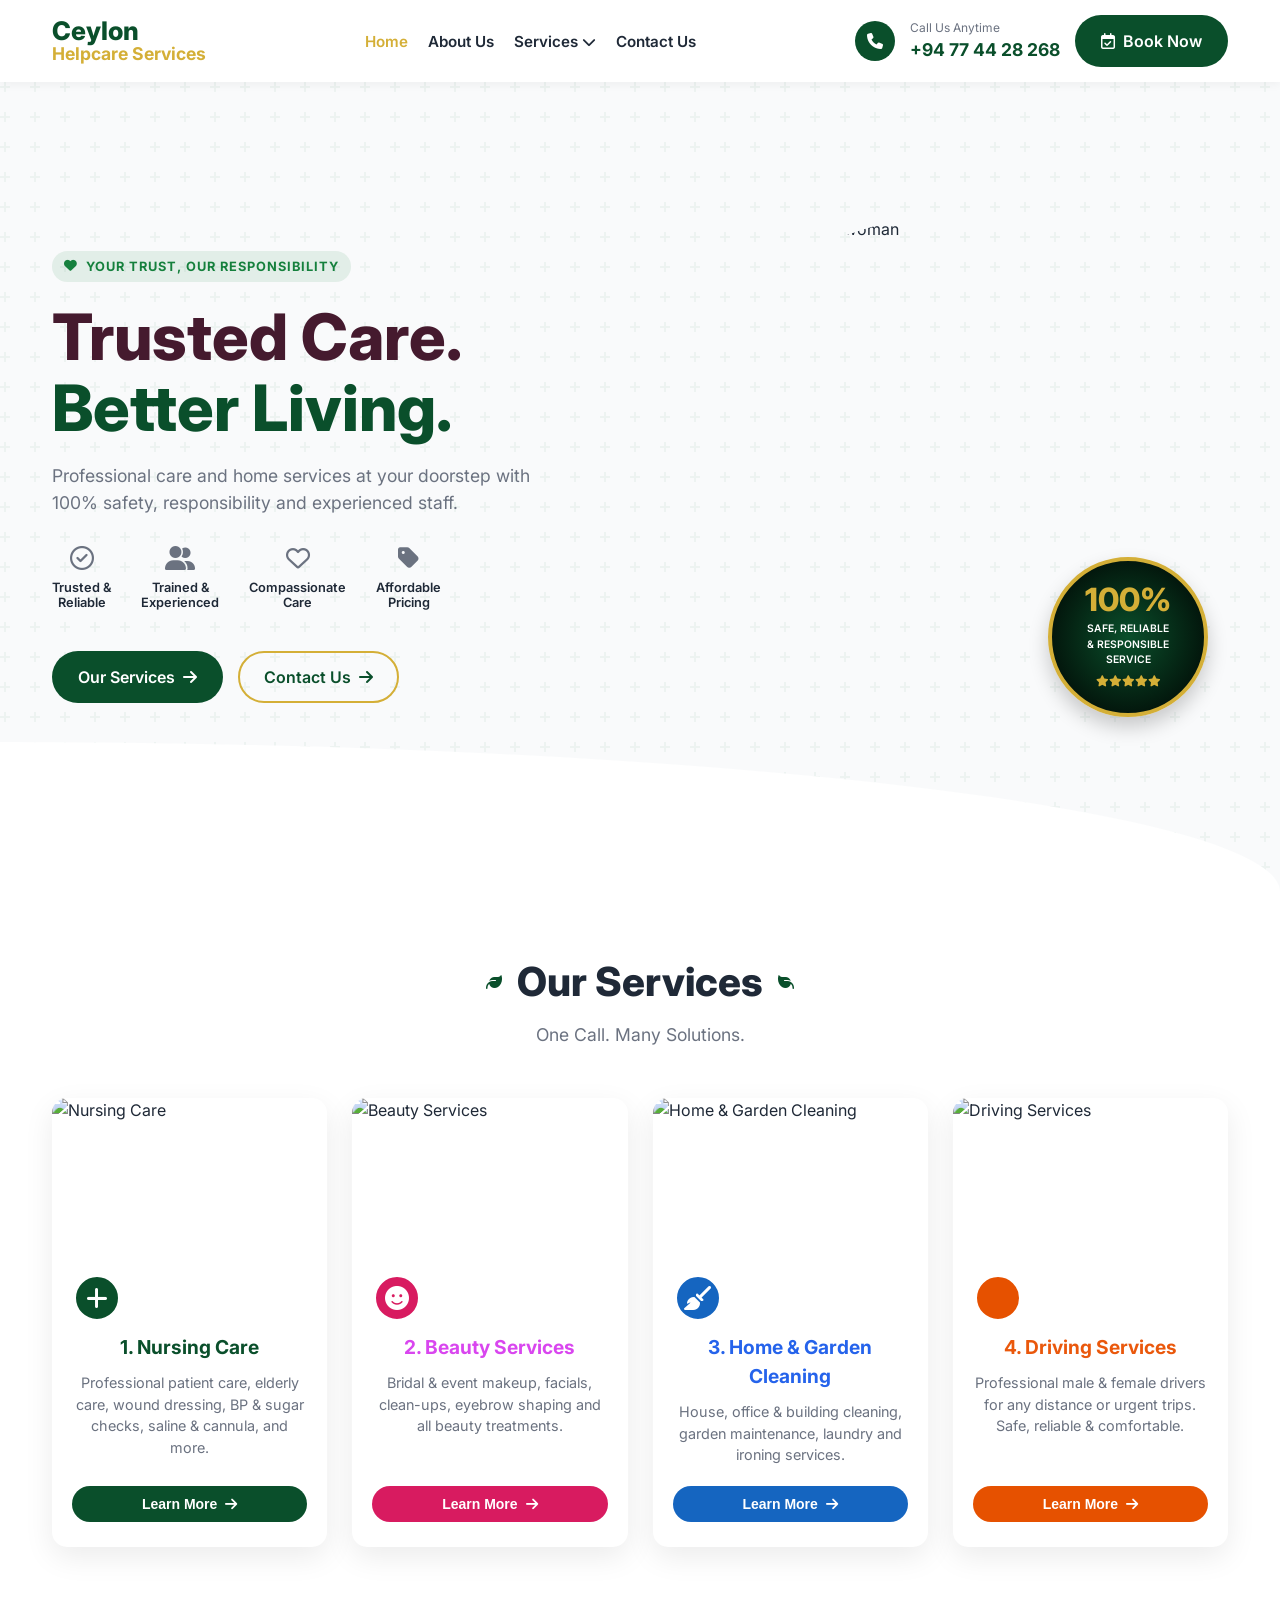
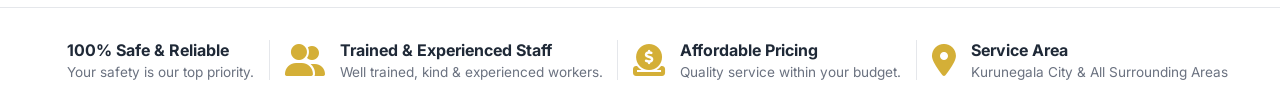
==== index.html @ 3980da57 "Add files via upload" ====
<!DOCTYPE html>
<html lang="en">
<head>
    <meta charset="UTF-8">
    <meta name="viewport" content="width=device-width, initial-scale=1.0">
    <title>Ceylon Help Care Service</title>
    <link rel="stylesheet" href="style.css">
    <link rel="preconnect" href="https://fonts.googleapis.com">
    <link rel="preconnect" href="https://fonts.gstatic.com" crossorigin>
    <link href="https://fonts.googleapis.com/css2?family=Inter:wght@300;400;500;600;700;800&display=swap" rel="stylesheet">
    <link rel="stylesheet" href="https://cdnjs.cloudflare.com/ajax/libs/font-awesome/6.4.0/css/all.min.css">
</head>
<body>
    <!-- Header -->
    <header class="main-header">
        <div class="container header-container">
            <div class="logo-area">
                <a href="#" style="display: flex; align-items: center; gap: 12px; text-decoration: none;">
                    <img src="images/logo.png" alt="" class="logo-img" style="max-height: 60px;" onerror="this.style.display='none'">
                    <div class="logo-text" style="display: flex; flex-direction: column;">
                        <span style="font-size: 1.6rem; font-weight: 800; color: var(--primary-green); line-height: 1;">Ceylon</span>
                        <span style="font-size: 1.1rem; font-weight: 700; color: var(--gold); line-height: 1.2;">Helpcare Services</span>
                    </div>
                </a>
            </div>
            
            <nav class="main-nav">
                <ul>
                    <li><a href="index.html" class="active">Home</a></li>
                    <li><a href="about.html">About Us</a></li>
                    <li><a href="#services">Services <i class="fa-solid fa-chevron-down text-sm"></i></a></li>
                    <li><a href="https://wa.me/94774428268" target="_blank">Contact Us</a></li>
                </ul>
            </nav>

            <div class="header-contact">
                <div class="phone-icon-wrapper">
                    <i class="fa-solid fa-phone"></i>
                </div>
                <div class="phone-info">
                    <span>Call Us Anytime</span>
                    <strong>+94 77 44 28 268</strong>
                </div>
                <a href="https://wa.me/94774428268" target="_blank" class="btn btn-primary"><i class="fa-regular fa-calendar-check"></i> Book Now</a>
            </div>
        </div>
    </header>

    <!-- Hero Section -->
    <section class="hero-section">
        <div class="container hero-container">
            <div class="hero-content">
                <div class="trust-badge">
                    <i class="fa-solid fa-heart"></i> YOUR TRUST, OUR RESPONSIBILITY
                </div>
                <h2 class="hero-title">Trusted Care.<br><span class="text-green">Better Living.</span></h2>
                <p class="hero-desc">Professional care and home services at your doorstep with 100% safety, responsibility and experienced staff.</p>
                
                <div class="hero-features">
                    <div class="feature-item">
                        <i class="fa-regular fa-circle-check"></i>
                        <span>Trusted &<br>Reliable</span>
                    </div>
                    <div class="feature-item">
                        <i class="fa-solid fa-user-group"></i>
                        <span>Trained &<br>Experienced</span>
                    </div>
                    <div class="feature-item">
                        <i class="fa-regular fa-heart"></i>
                        <span>Compassionate<br>Care</span>
                    </div>
                    <div class="feature-item">
                        <i class="fa-solid fa-tag"></i>
                        <span>Affordable<br>Pricing</span>
                    </div>
                </div>

                <div class="hero-actions">
                    <a href="#services" class="btn btn-primary">Our Services <i class="fa-solid fa-arrow-right"></i></a>
                    <a href="https://wa.me/94774428268" target="_blank" class="btn btn-outline">Contact Us <i class="fa-solid fa-arrow-right"></i></a>
                </div>
            </div>
            
            <div class="hero-image-area">
                <img src="images/hero-bg.jpg" alt="Caregiver with elderly woman" class="hero-img">
                <div class="guarantee-badge">
                    <div class="badge-content">
                        <span class="percent">100%</span>
                        <span class="text">SAFE, RELIABLE<br>& RESPONSIBLE<br>SERVICE</span>
                        <div class="stars">
                            <i class="fa-solid fa-star"></i><i class="fa-solid fa-star"></i><i class="fa-solid fa-star"></i><i class="fa-solid fa-star"></i><i class="fa-solid fa-star"></i>
                        </div>
                    </div>
                </div>
            </div>
        </div>
    </section>

    <!-- Services Section -->
    <section id="services" class="services-section">
        <div class="container">
            <div class="section-header">
                <div class="section-title-wrapper">
                    <i class="fa-solid fa-leaf text-green"></i>
                    <h2>Our Services</h2>
                    <i class="fa-solid fa-leaf text-green" style="transform: scaleX(-1);"></i>
                </div>
                <p>One Call. Many Solutions.</p>
            </div>

            <div class="services-grid">
                <!-- Nursing Care -->
                <div class="service-card">
                    <div class="card-img-wrapper">
                        <img src="images/service-nursing.jpg" alt="Nursing Care">
                        <div class="service-icon icon-nursing">
                            <i class="fa-solid fa-plus"></i>
                        </div>
                    </div>
                    <div class="card-content">
                        <h3 class="text-green">1. Nursing Care</h3>
                        <p>Professional patient care, elderly care, wound dressing, BP & sugar checks, saline & cannula, and more.</p>
                        <button class="btn btn-primary btn-sm btn-nursing" onclick="openModal('modal-nursing')">Learn More <i class="fa-solid fa-arrow-right"></i></button>
                    </div>
                </div>

                <!-- Beauty Services -->
                <div class="service-card">
                    <div class="card-img-wrapper">
                        <img src="images/service-beauty.jpg" alt="Beauty Services">
                        <div class="service-icon icon-beauty">
                            <i class="fa-solid fa-face-smile"></i> <!-- Fallback icon -->
                        </div>
                    </div>
                    <div class="card-content">
                        <h3 class="text-pink">2. Beauty Services</h3>
                        <p>Bridal & event makeup, facials, clean-ups, eyebrow shaping and all beauty treatments.</p>
                        <button class="btn btn-primary btn-sm btn-beauty" onclick="openModal('modal-beauty')">Learn More <i class="fa-solid fa-arrow-right"></i></button>
                    </div>
                </div>

                <!-- Home & Garden Cleaning -->
                <div class="service-card">
                    <div class="card-img-wrapper">
                        <img src="images/service-cleaning.jpg" alt="Home & Garden Cleaning">
                        <div class="service-icon icon-cleaning">
                            <i class="fa-solid fa-broom"></i>
                        </div>
                    </div>
                    <div class="card-content">
                        <h3 class="text-blue">3. Home & Garden Cleaning</h3>
                        <p>House, office & building cleaning, garden maintenance, laundry and ironing services.</p>
                        <button class="btn btn-primary btn-sm btn-cleaning" onclick="openModal('modal-cleaning')">Learn More <i class="fa-solid fa-arrow-right"></i></button>
                    </div>
                </div>

                <!-- Driving Services -->
                <div class="service-card">
                    <div class="card-img-wrapper">
                        <img src="images/service-driving.jpg" alt="Driving Services">
                        <div class="service-icon icon-driving">
                            <i class="fa-solid fa-steering-wheel"></i> <!-- Fallback icon -->
                        </div>
                    </div>
                    <div class="card-content">
                        <h3 class="text-orange">4. Driving Services</h3>
                        <p>Professional male & female drivers for any distance or urgent trips. Safe, reliable & comfortable.</p>
                        <button class="btn btn-primary btn-sm btn-driving" onclick="openModal('modal-driving')">Learn More <i class="fa-solid fa-arrow-right"></i></button>
                    </div>
                </div>
            </div>
        </div>
    </section>

    <!-- Bottom Info Banner -->
    <section class="bottom-banner">
        <div class="container banner-container">
            <div class="banner-item">
                <i class="fa-regular fa-shield-check banner-icon"></i>
                <div class="banner-text">
                    <h4>100% Safe & Reliable</h4>
                    <p>Your safety is our top priority.</p>
                </div>
            </div>
            <div class="banner-divider"></div>
            <div class="banner-item">
                <i class="fa-solid fa-user-group banner-icon"></i>
                <div class="banner-text">
                    <h4>Trained & Experienced Staff</h4>
                    <p>Well trained, kind & experienced workers.</p>
                </div>
            </div>
            <div class="banner-divider"></div>
            <div class="banner-item">
                <i class="fa-solid fa-circle-dollar-to-slot banner-icon"></i>
                <div class="banner-text">
                    <h4>Affordable Pricing</h4>
                    <p>Quality service within your budget.</p>
                </div>
            </div>
            <div class="banner-divider"></div>
            <div class="banner-item">
                <i class="fa-solid fa-location-dot banner-icon"></i>
                <div class="banner-text">
                    <h4>Service Area</h4>
                    <p>Kurunegala City & All Surrounding Areas</p>
                </div>
            </div>
        </div>
    </section>

    <!-- Modals -->
    <!-- Modal: Nursing -->
    <div id="modal-nursing" class="modal">
        <div class="modal-content">
            <span class="close-btn" onclick="closeModal('modal-nursing')">&times;</span>
            <h3 class="text-green">Nursing Care Details</h3>
            <p>Our professional nursing care includes comprehensive support tailored to your needs. Services cover elderly care, post-surgical recovery, wound dressing, regular BP & sugar monitoring, saline & cannula management, and medication administration.</p>
            <p>We ensure that our trained staff provides compassionate and reliable care in the comfort of your home.</p>
            <a href="https://wa.me/94774428268" target="_blank" class="btn btn-primary btn-nursing mt-15"><i class="fa-brands fa-whatsapp"></i> Inquire Now</a>
        </div>
    </div>

    <!-- Modal: Beauty -->
    <div id="modal-beauty" class="modal">
        <div class="modal-content">
            <span class="close-btn" onclick="closeModal('modal-beauty')">&times;</span>
            <h3 class="text-pink">Beauty Services Details</h3>
            <p>Experience premium beauty services right at your doorstep. We specialize in bridal and event makeup, offering customizable packages to make you look stunning on your special day.</p>
            <p>Our experts also provide facials, deep clean-ups, precise eyebrow shaping, and a variety of other top-tier beauty treatments.</p>
            <a href="https://wa.me/94774428268" target="_blank" class="btn btn-primary btn-beauty mt-15"><i class="fa-brands fa-whatsapp"></i> Book Appointment</a>
        </div>
    </div>

    <!-- Modal: Cleaning -->
    <div id="modal-cleaning" class="modal">
        <div class="modal-content">
            <span class="close-btn" onclick="closeModal('modal-cleaning')">&times;</span>
            <h3 class="text-blue">Home & Garden Cleaning Details</h3>
            <p>Maintain a pristine environment with our comprehensive cleaning solutions. We offer house, office, and building cleaning with attention to detail.</p>
            <p>Additionally, our services extend to garden maintenance, laundry, and ironing to keep your entire property looking its best.</p>
            <a href="https://wa.me/94774428268" target="_blank" class="btn btn-primary btn-cleaning mt-15"><i class="fa-brands fa-whatsapp"></i> Get a Quote</a>
        </div>
    </div>

    <!-- Modal: Driving -->
    <div id="modal-driving" class="modal">
        <div class="modal-content">
            <span class="close-btn" onclick="closeModal('modal-driving')">&times;</span>
            <h3 class="text-orange">Driving Services Details</h3>
            <p>Need a reliable driver? We provide professional male and female drivers for both short local trips and long-distance travel, as well as urgent transport needs.</p>
            <p>Your safety and comfort are our top priorities, ensuring a stress-free journey every time.</p>
            <a href="https://wa.me/94774428268" target="_blank" class="btn btn-primary btn-driving mt-15"><i class="fa-brands fa-whatsapp"></i> Request Driver</a>
        </div>
    </div>

    <script>
        function openModal(modalId) {
            document.getElementById(modalId).style.display = "flex";
        }
        function closeModal(modalId) {
            document.getElementById(modalId).style.display = "none";
        }
        // Close modal when clicking outside of it
        window.onclick = function(event) {
            if (event.target.classList.contains('modal')) {
                event.target.style.display = "none";
            }
        }
    </script>
</body>
</html>
---- style.css ----
/* Global Variables */
:root {
    --primary-green: #0a4f2b; /* Dark green for header/buttons */
    --accent-green: #15803d; /* Lighter green */
    --text-dark: #1f2937;
    --text-light: #6b7280;
    --bg-light: #f9fafb;
    --white: #ffffff;
    --gold: #d4af37;
    --border-color: #e5e7eb;
    
    /* Service Colors */
    --nursing-green: #16a34a;
    --beauty-pink: #d946ef;
    --cleaning-blue: #2563eb;
    --driving-orange: #ea580c;

    --font-main: 'Inter', sans-serif;
}

/* Reset & Base Styles */
* {
    margin: 0;
    padding: 0;
    box-sizing: border-box;
}

body {
    font-family: var(--font-main);
    color: var(--text-dark);
    background-color: var(--white);
    background-image: 
        radial-gradient(at 0% 0%, rgba(21, 128, 61, 0.05) 0px, transparent 50%),
        radial-gradient(at 100% 0%, rgba(212, 175, 55, 0.05) 0px, transparent 50%),
        radial-gradient(at 100% 100%, rgba(21, 128, 61, 0.05) 0px, transparent 50%),
        radial-gradient(at 0% 100%, rgba(212, 175, 55, 0.05) 0px, transparent 50%);
    background-attachment: fixed;
    line-height: 1.5;
}

a {
    text-decoration: none;
    color: inherit;
}

ul {
    list-style: none;
}

img {
    max-width: 100%;
    height: auto;
    display: block;
}

.container {
    max-width: 1400px;
    width: 95%;
    margin: 0 auto;
    padding: 0 20px;
}

/* Utility Classes */
.text-green { color: var(--primary-green); }
.text-pink { color: var(--beauty-pink); }
.text-blue { color: var(--cleaning-blue); }
.text-orange { color: var(--driving-orange); }
.text-sm { font-size: 0.875rem; }

.btn {
    display: inline-flex;
    align-items: center;
    justify-content: center;
    gap: 8px;
    padding: 12px 24px;
    border-radius: 30px;
    font-weight: 600;
    transition: all 0.3s ease;
    cursor: pointer;
    border: 2px solid transparent;
}

.btn-sm {
    padding: 8px 20px;
    font-size: 0.875rem;
}

.btn-primary {
    background-color: var(--primary-green);
    color: var(--white);
}

.btn-primary:hover {
    background-color: var(--accent-green);
    transform: translateY(-2px);
    box-shadow: 0 4px 6px rgba(0,0,0,0.1);
}

.btn-outline {
    background-color: transparent;
    color: var(--primary-green);
    border-color: var(--gold);
}

.btn-outline:hover {
    background-color: var(--gold);
    color: var(--white);
}

/* Specific Button Colors */
.btn-nursing { background-color: var(--primary-green); }
.btn-beauty { background-color: #d81b60; } /* Pinkish */
.btn-cleaning { background-color: #1565c0; } /* Blue */
.btn-driving { background-color: #e65100; } /* Orange */

/* Header */
.main-header {
    background-color: var(--white);
    padding: 15px 0;
    box-shadow: 0 2px 10px rgba(0,0,0,0.05);
    position: sticky;
    top: 0;
    z-index: 100;
}

.header-container {
    display: flex;
    justify-content: space-between;
    align-items: center;
}

.logo-area {
    display: flex;
    align-items: center;
    gap: 12px;
}

.logo-icon {
    width: 50px;
    height: 50px;
    background-color: var(--white);
    border: 2px solid var(--gold);
    border-radius: 50%;
    display: flex;
    align-items: center;
    justify-content: center;
    color: var(--primary-green);
    font-size: 1.5rem;
}

.logo-text h1 {
    font-size: 1.5rem;
    font-weight: 800;
    color: var(--primary-green);
    line-height: 1;
}

.logo-text p {
    font-size: 1rem;
    font-weight: 700;
    color: var(--gold);
    line-height: 1.2;
}

.logo-tagline {
    display: block;
    font-size: 0.6rem;
    color: var(--text-light);
    letter-spacing: 1px;
}

.logo-services {
    display: block;
    font-size: 0.55rem;
    color: var(--primary-green);
    font-weight: 600;
}

.main-nav ul {
    display: flex;
    gap: 20px;
}

.main-nav a {
    font-weight: 600;
    color: var(--text-dark);
    font-size: 0.95rem;
    transition: color 0.3s;
}

.main-nav a:hover, .main-nav a.active {
    color: var(--gold);
}

.header-contact {
    display: flex;
    align-items: center;
    gap: 15px;
}

.phone-icon-wrapper {
    width: 40px;
    height: 40px;
    background-color: var(--primary-green);
    color: var(--white);
    border-radius: 50%;
    display: flex;
    align-items: center;
    justify-content: center;
}

.phone-info {
    display: flex;
    flex-direction: column;
}

.phone-info span {
    font-size: 0.75rem;
    color: var(--text-light);
}

.phone-info strong {
    font-size: 1.1rem;
    color: var(--primary-green);
}

/* Hero Section */
.hero-section {
    position: relative;
    padding-top: 60px;
    background-color: var(--bg-light);
    background-image: url("data:image/svg+xml,%3Csvg width='60' height='60' viewBox='0 0 60 60' xmlns='http://www.w3.org/2000/svg'%3E%3Cg fill='none' fill-rule='evenodd'%3E%3Cg fill='%2315803d' fill-opacity='0.05'%3E%3Cpath d='M36 34v-4h-2v4h-4v2h4v4h2v-4h4v-2h-4zm0-30V0h-2v4h-4v2h4v4h2V6h4V4h-4zM6 34v-4H4v4H0v2h4v4h2v-4h4v-2H6zM6 4V0H4v4H0v2h4v4h2V6h4V4H6z'/%3E%3C/g%3E%3C/g%3E%3C/svg%3E");
    overflow: hidden;
    min-height: calc(100vh - 90px); /* Make it fill the screen mostly */
    display: flex;
    align-items: center;
}

/* The curved background effect */
.hero-section::after {
    content: '';
    position: absolute;
    bottom: 0;
    left: 0;
    width: 100%;
    height: 150px;
    background-color: var(--white);
    border-top-right-radius: 100% 150px;
    border-top-left-radius: 0;
    z-index: 1;
}

.hero-container {
    display: flex;
    align-items: center;
    position: relative;
    z-index: 2;
}

.hero-content {
    flex: 1;
    padding-right: 40px;
    padding-bottom: 80px; /* Space for curve */
}

.trust-badge {
    display: inline-flex;
    align-items: center;
    gap: 8px;
    background-color: rgba(21, 128, 61, 0.1);
    color: var(--accent-green);
    padding: 6px 12px;
    border-radius: 20px;
    font-size: 0.8rem;
    font-weight: 700;
    letter-spacing: 1px;
    margin-bottom: 20px;
}

.hero-title {
    font-size: 4rem;
    font-weight: 800;
    line-height: 1.1;
    color: #451a2e; /* Dark burgundy/brown from design */
    margin-bottom: 20px;
}

.hero-title .text-green {
    color: var(--primary-green);
}

.hero-desc {
    font-size: 1.1rem;
    color: var(--text-light);
    margin-bottom: 30px;
    max-width: 500px;
}

.hero-features {
    display: flex;
    gap: 30px;
    margin-bottom: 40px;
}

.feature-item {
    display: flex;
    flex-direction: column;
    align-items: center;
    text-align: center;
    gap: 10px;
}

.feature-item i {
    font-size: 1.5rem;
    color: var(--text-light);
}

.feature-item span {
    font-size: 0.8rem;
    font-weight: 600;
    line-height: 1.2;
}

.hero-actions {
    display: flex;
    gap: 15px;
}

.hero-image-area {
    flex: 1;
    position: relative;
    height: 600px;
}

.hero-img {
    width: 100%;
    height: 100%;
    object-fit: cover;
    border-top-left-radius: 50%;
    border-bottom-left-radius: 50%;
}

.guarantee-badge {
    position: absolute;
    right: 20px;
    bottom: 100px;
    width: 160px;
    height: 160px;
    background: radial-gradient(circle, var(--primary-green) 0%, #000 100%);
    border: 4px solid var(--gold);
    border-radius: 50%;
    display: flex;
    align-items: center;
    justify-content: center;
    text-align: center;
    color: var(--white);
    box-shadow: 0 10px 20px rgba(0,0,0,0.2);
    z-index: 10;
}

.badge-content .percent {
    display: block;
    font-size: 2rem;
    font-weight: 800;
    color: var(--gold);
    line-height: 1;
}

.badge-content .text {
    display: block;
    font-size: 0.65rem;
    font-weight: 600;
    margin: 5px 0;
}

.badge-content .stars {
    color: var(--gold);
    font-size: 0.7rem;
}

/* Services Section */
.services-section {
    padding: 60px 0;
    background-color: var(--white);
}

.section-header {
    text-align: center;
    margin-bottom: 50px;
}

.section-title-wrapper {
    display: flex;
    align-items: center;
    justify-content: center;
    gap: 15px;
    margin-bottom: 10px;
}

.section-title-wrapper h2 {
    font-size: 2.5rem;
    font-weight: 800;
    color: var(--text-dark);
}

.section-header p {
    color: var(--text-light);
    font-size: 1.1rem;
}

.services-grid {
    display: grid;
    grid-template-columns: repeat(4, 1fr);
    gap: 25px;
}

.service-card {
    background: var(--white);
    border-radius: 15px;
    overflow: hidden;
    box-shadow: 0 10px 30px rgba(0,0,0,0.08);
    transition: transform 0.3s ease;
    display: flex;
    flex-direction: column;
}

.service-card:hover {
    transform: translateY(-10px);
}

.card-img-wrapper {
    position: relative;
    height: 200px;
}

.card-img-wrapper img {
    width: 100%;
    height: 100%;
    object-fit: cover;
}

.service-icon {
    position: absolute;
    bottom: -25px;
    left: 20px;
    width: 50px;
    height: 50px;
    border-radius: 50%;
    display: flex;
    align-items: center;
    justify-content: center;
    color: var(--white);
    font-size: 1.5rem;
    border: 4px solid var(--white);
}

.icon-nursing { background-color: var(--primary-green); }
.icon-beauty { background-color: #d81b60; }
.icon-cleaning { background-color: #1565c0; }
.icon-driving { background-color: #e65100; }

.card-content {
    padding: 35px 20px 25px;
    text-align: center;
    flex: 1;
    display: flex;
    flex-direction: column;
}

.card-content h3 {
    font-size: 1.2rem;
    font-weight: 700;
    margin-bottom: 10px;
}

.card-content p {
    font-size: 0.9rem;
    color: var(--text-light);
    margin-bottom: 20px;
    flex: 1;
}

/* Bottom Banner */
.bottom-banner {
    background-color: var(--white);
    padding: 30px 0;
    border-top: 1px solid var(--border-color);
}

.banner-container {
    display: flex;
    justify-content: space-between;
    align-items: center;
}

.banner-item {
    display: flex;
    align-items: center;
    gap: 15px;
}

.banner-icon {
    font-size: 2rem;
    color: var(--gold);
}

.banner-text h4 {
    font-size: 1rem;
    font-weight: 700;
    color: var(--text-dark);
}

.banner-text p {
    font-size: 0.85rem;
    color: var(--text-light);
}

.banner-divider {
    width: 1px;
    height: 40px;
    background-color: var(--border-color);
}

/* Modals */
.modal {
    display: none; 
    position: fixed; 
    z-index: 1000; 
    left: 0;
    top: 0;
    width: 100%; 
    height: 100%; 
    overflow: auto; 
    background-color: rgba(0,0,0,0.5); 
    align-items: center;
    justify-content: center;
    backdrop-filter: blur(5px);
}

.modal-content {
    background-color: var(--white);
    margin: auto;
    padding: 40px;
    border-radius: 15px;
    box-shadow: 0 15px 40px rgba(0,0,0,0.2);
    max-width: 600px;
    width: 90%;
    position: relative;
    animation: modalFadeIn 0.3s;
}

@keyframes modalFadeIn {
    from { opacity: 0; transform: translateY(-20px); }
    to { opacity: 1; transform: translateY(0); }
}

.close-btn {
    color: var(--text-light);
    position: absolute;
    top: 15px;
    right: 20px;
    font-size: 28px;
    font-weight: bold;
    cursor: pointer;
    transition: color 0.2s;
}

.close-btn:hover,
.close-btn:focus {
    color: var(--primary-green);
    text-decoration: none;
}

.modal-content h3 {
    font-size: 1.8rem;
    margin-bottom: 15px;
}

.modal-content p {
    font-size: 1.05rem;
    color: var(--text-dark);
    margin-bottom: 15px;
    line-height: 1.6;
}

.mt-15 {
    margin-top: 15px;
}

/* Responsive */
@media (max-width: 1024px) {
    .services-grid {
        grid-template-columns: repeat(2, 1fr);
    }
    
    .hero-container {
        flex-direction: column;
    }
    
    .hero-content {
        padding-right: 0;
        text-align: center;
    }
    
    .hero-features {
        justify-content: center;
    }
    
    .hero-actions {
        justify-content: center;
    }
    
    .hero-image-area {
        width: 100%;
        height: 400px;
    }
    
    .banner-container {
        flex-wrap: wrap;
        gap: 20px;
        justify-content: center;
    }
    
    .banner-divider {
        display: none;
    }
    
    .banner-item {
        width: 45%;
    }
}

@media (max-width: 768px) {
    .main-nav, .header-contact {
        display: none; /* Add hamburger menu logic later if needed */
    }
    
    .services-grid {
        grid-template-columns: 1fr;
    }
    
    .banner-item {
        width: 100%;
    }
    
    .hero-title {
        font-size: 2.5rem;
    }
}
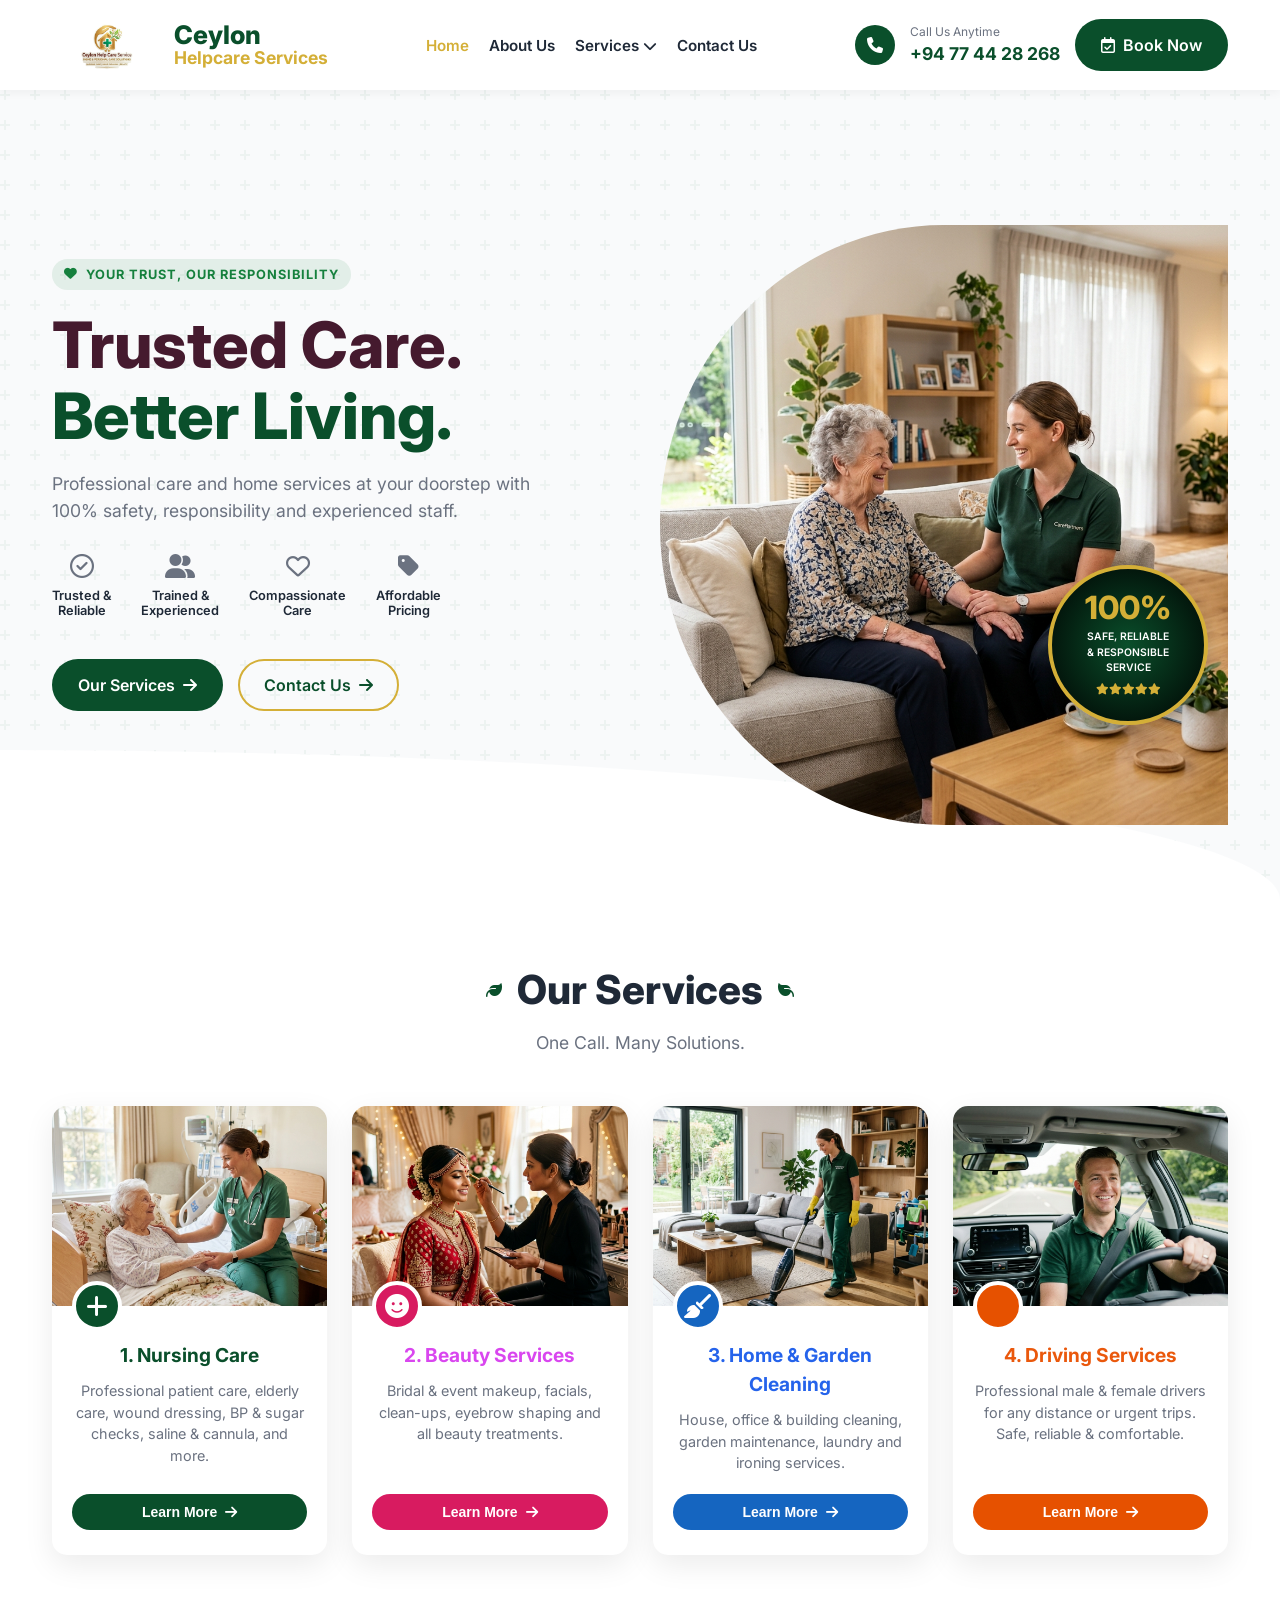
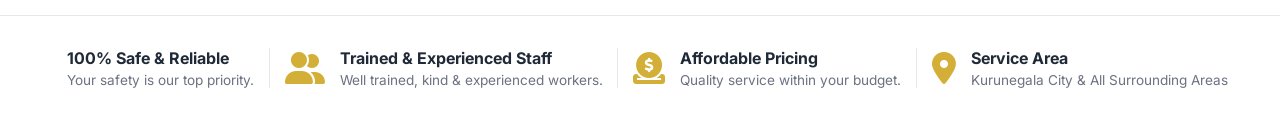
==== commit fdf84a2d: "Update index.html" ====
--- a/index.html
+++ b/index.html
@@ -16,7 +16,7 @@
         <div class="container header-container">
             <div class="logo-area">
                 <a href="#" style="display: flex; align-items: center; gap: 12px; text-decoration: none;">
-                    <img src="images/logo.png" alt="" class="logo-img" style="max-height: 60px;" onerror="this.style.display='none'">
+                    <img src="logo.png" alt="" class="logo-img" style="max-height: 60px;" onerror="this.style.display='none'">
                     <div class="logo-text" style="display: flex; flex-direction: column;">
                         <span style="font-size: 1.6rem; font-weight: 800; color: var(--primary-green); line-height: 1;">Ceylon</span>
                         <span style="font-size: 1.1rem; font-weight: 700; color: var(--gold); line-height: 1.2;">Helpcare Services</span>
@@ -82,7 +82,7 @@
             </div>
             
             <div class="hero-image-area">
-                <img src="images/hero-bg.jpg" alt="Caregiver with elderly woman" class="hero-img">
+                <img src="hero-bg.jpg" alt="Caregiver with elderly woman" class="hero-img">
                 <div class="guarantee-badge">
                     <div class="badge-content">
                         <span class="percent">100%</span>
@@ -112,7 +112,7 @@
                 <!-- Nursing Care -->
                 <div class="service-card">
                     <div class="card-img-wrapper">
-                        <img src="images/service-nursing.jpg" alt="Nursing Care">
+                        <img src="service-nursing.jpg" alt="Nursing Care">
                         <div class="service-icon icon-nursing">
                             <i class="fa-solid fa-plus"></i>
                         </div>
@@ -127,7 +127,7 @@
                 <!-- Beauty Services -->
                 <div class="service-card">
                     <div class="card-img-wrapper">
-                        <img src="images/service-beauty.jpg" alt="Beauty Services">
+                        <img src="service-beauty.jpg" alt="Beauty Services">
                         <div class="service-icon icon-beauty">
                             <i class="fa-solid fa-face-smile"></i> <!-- Fallback icon -->
                         </div>
@@ -142,7 +142,7 @@
                 <!-- Home & Garden Cleaning -->
                 <div class="service-card">
                     <div class="card-img-wrapper">
-                        <img src="images/service-cleaning.jpg" alt="Home & Garden Cleaning">
+                        <img src="service-cleaning.jpg" alt="Home & Garden Cleaning">
                         <div class="service-icon icon-cleaning">
                             <i class="fa-solid fa-broom"></i>
                         </div>
@@ -157,7 +157,7 @@
                 <!-- Driving Services -->
                 <div class="service-card">
                     <div class="card-img-wrapper">
-                        <img src="images/service-driving.jpg" alt="Driving Services">
+                        <img src="service-driving.jpg" alt="Driving Services">
                         <div class="service-icon icon-driving">
                             <i class="fa-solid fa-steering-wheel"></i> <!-- Fallback icon -->
                         </div>
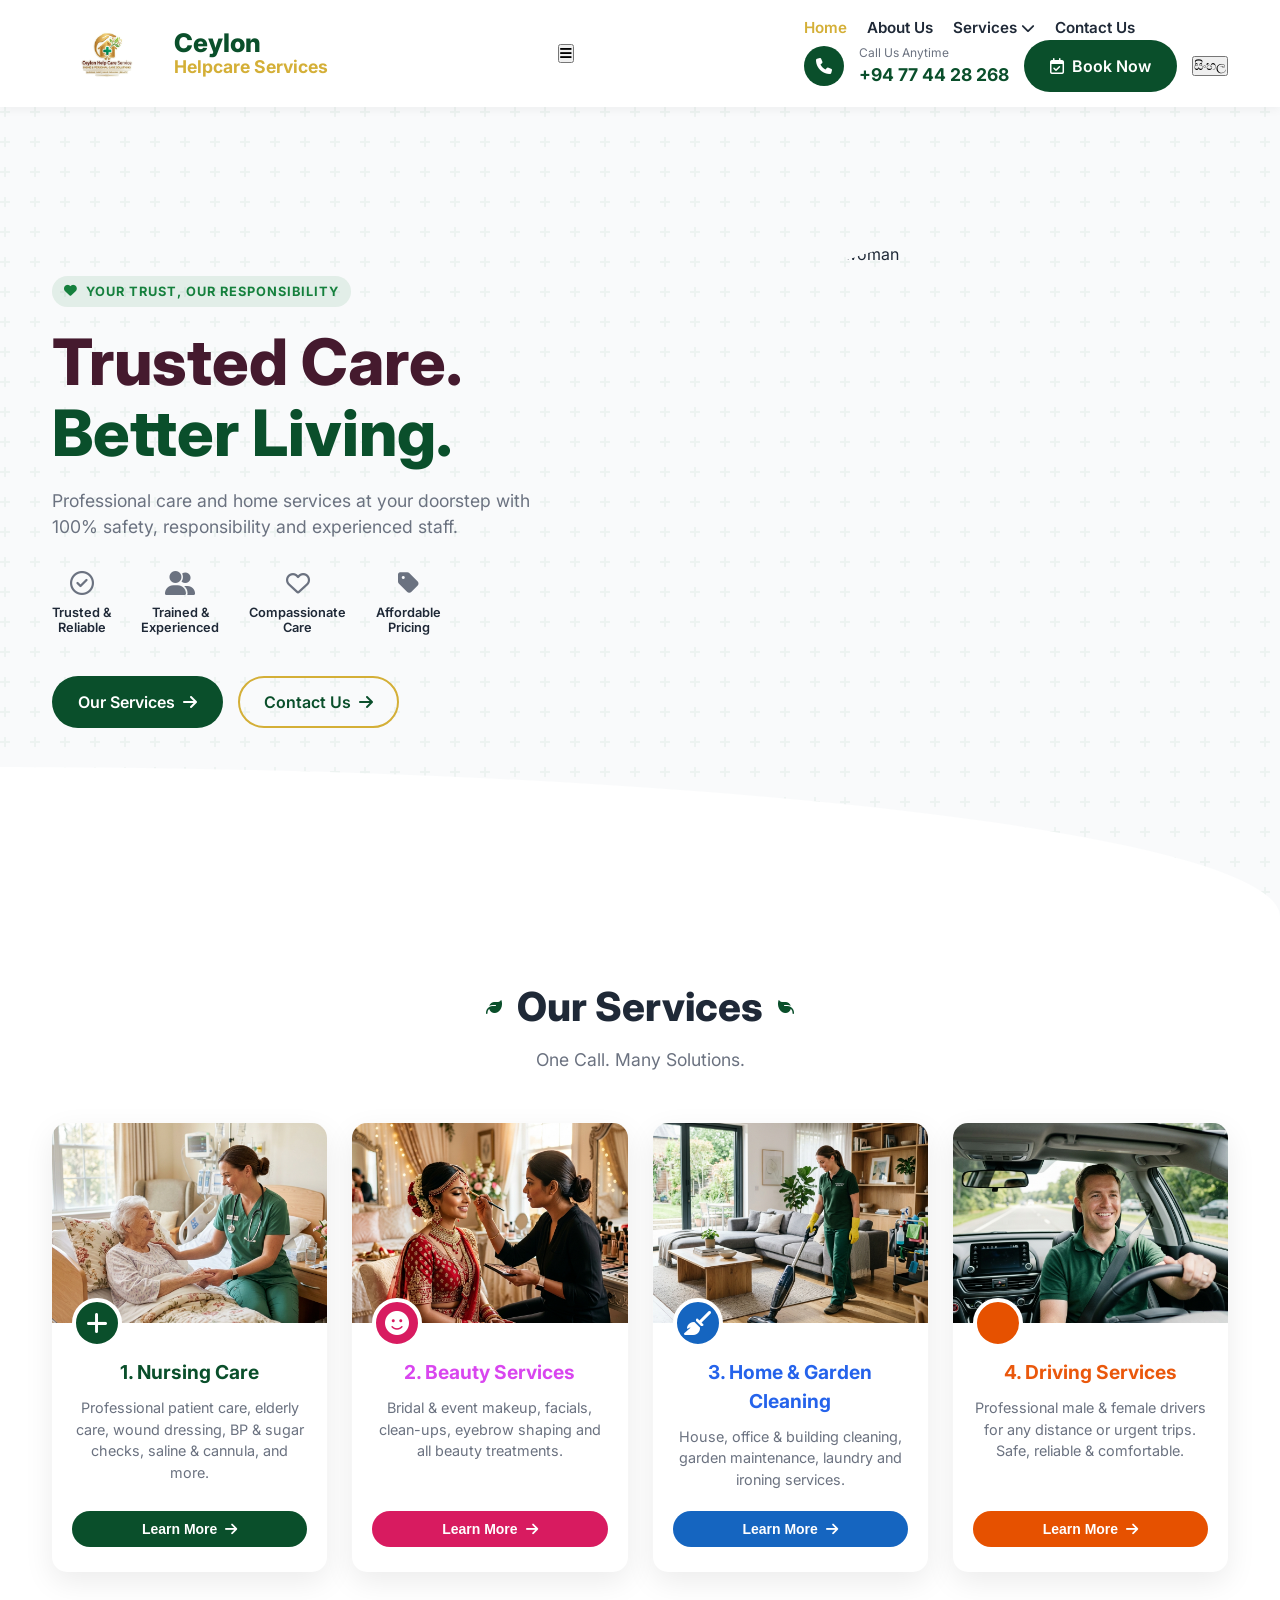
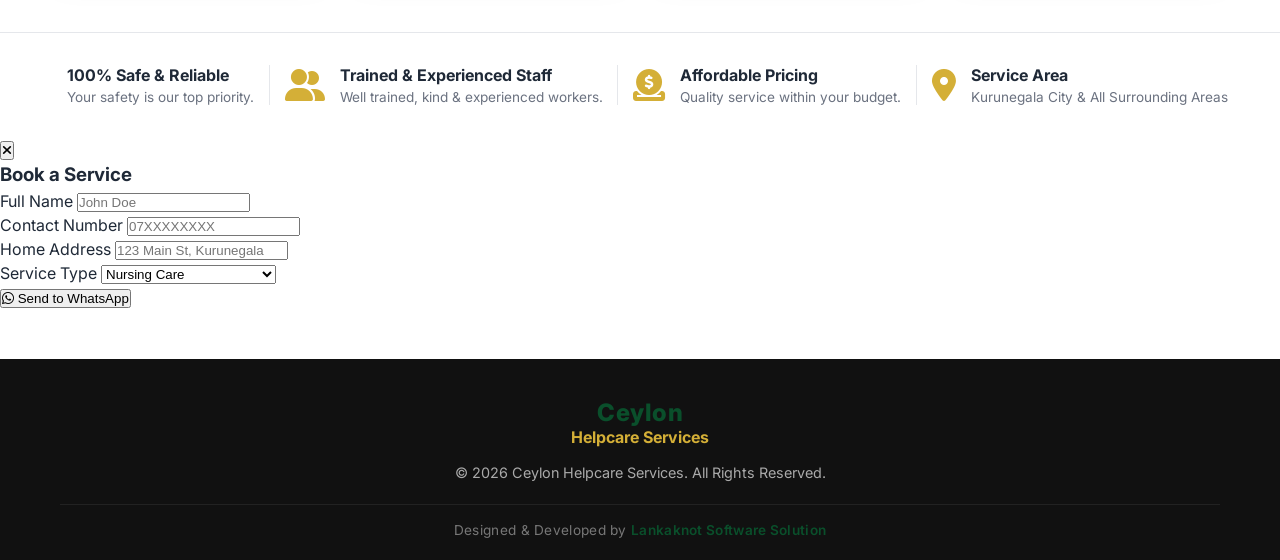
==== commit 4f5aff1b: "Update index.html" ====
--- a/index.html
+++ b/index.html
@@ -1,5 +1,6 @@
 <!DOCTYPE html>
 <html lang="en">
+
 <head>
     <meta charset="UTF-8">
     <meta name="viewport" content="width=device-width, initial-scale=1.0">
@@ -7,41 +8,54 @@
     <link rel="stylesheet" href="style.css">
     <link rel="preconnect" href="https://fonts.googleapis.com">
     <link rel="preconnect" href="https://fonts.gstatic.com" crossorigin>
-    <link href="https://fonts.googleapis.com/css2?family=Inter:wght@300;400;500;600;700;800&display=swap" rel="stylesheet">
+    <link href="https://fonts.googleapis.com/css2?family=Inter:wght@300;400;500;600;700;800&display=swap"
+        rel="stylesheet">
     <link rel="stylesheet" href="https://cdnjs.cloudflare.com/ajax/libs/font-awesome/6.4.0/css/all.min.css">
 </head>
+
 <body>
     <!-- Header -->
     <header class="main-header">
         <div class="container header-container">
             <div class="logo-area">
                 <a href="#" style="display: flex; align-items: center; gap: 12px; text-decoration: none;">
-                    <img src="logo.png" alt="" class="logo-img" style="max-height: 60px;" onerror="this.style.display='none'">
+                    <img src="logo.png" alt="" class="logo-img" style="max-height: 60px;"
+                        onerror="this.style.display='none'">
                     <div class="logo-text" style="display: flex; flex-direction: column;">
                         <span style="font-size: 1.6rem; font-weight: 800; color: var(--primary-green); line-height: 1;">Ceylon</span>
                         <span style="font-size: 1.1rem; font-weight: 700; color: var(--gold); line-height: 1.2;">Helpcare Services</span>
                     </div>
                 </a>
             </div>
-            
-            <nav class="main-nav">
-                <ul>
-                    <li><a href="index.html" class="active">Home</a></li>
-                    <li><a href="about.html">About Us</a></li>
-                    <li><a href="#services">Services <i class="fa-solid fa-chevron-down text-sm"></i></a></li>
-                    <li><a href="https://wa.me/94774428268" target="_blank">Contact Us</a></li>
-                </ul>
-            </nav>
-
-            <div class="header-contact">
-                <div class="phone-icon-wrapper">
-                    <i class="fa-solid fa-phone"></i>
-                </div>
-                <div class="phone-info">
-                    <span>Call Us Anytime</span>
-                    <strong>+94 77 44 28 268</strong>
-                </div>
-                <a href="https://wa.me/94774428268" target="_blank" class="btn btn-primary"><i class="fa-regular fa-calendar-check"></i> Book Now</a>
+
+            <button class="mobile-menu-btn" onclick="document.getElementById('navContactWrapper').classList.toggle('active')">
+                <i class="fa-solid fa-bars"></i>
+            </button>
+
+            <div class="nav-contact-wrapper" id="navContactWrapper">
+                <nav class="main-nav">
+                    <ul>
+                        <li><a href="index.html" class="active" data-i18n="nav-home">Home</a></li>
+                        <li><a href="about.html" data-i18n="nav-about">About Us</a></li>
+                        <li><a href="#services"><span data-i18n="nav-services">Services</span> <i class="fa-solid fa-chevron-down text-sm"></i></a></li>
+                        <li><a href="https://wa.me/94774428268" target="_blank" data-i18n="nav-contact">Contact Us</a></li>
+                    </ul>
+                </nav>
+
+                <div class="header-contact">
+                    <div class="phone-icon-wrapper">
+                        <i class="fa-solid fa-phone"></i>
+                    </div>
+                    <div class="phone-info">
+                        <span data-i18n="call-us">Call Us Anytime</span>
+                        <strong>+94 77 44 28 268</strong>
+                    </div>
+                    <a href="https://wa.me/94774428268" target="_blank" class="btn btn-primary">
+                        <i class="fa-regular fa-calendar-check"></i> <span data-i18n="book-now">Book Now</span>
+                    </a>
+                    <!-- Dedicated Language Toggle Button next to Book Now -->
+                    <button class="lang-toggle-btn">සිංහල</button>
+                </div>
             </div>
         </div>
     </header>
@@ -51,47 +65,38 @@
         <div class="container hero-container">
             <div class="hero-content">
                 <div class="trust-badge">
-                    <i class="fa-solid fa-heart"></i> YOUR TRUST, OUR RESPONSIBILITY
-                </div>
-                <h2 class="hero-title">Trusted Care.<br><span class="text-green">Better Living.</span></h2>
-                <p class="hero-desc">Professional care and home services at your doorstep with 100% safety, responsibility and experienced staff.</p>
-                
+                    <i class="fa-solid fa-heart"></i> <span data-i18n="hero-badge">YOUR TRUST, OUR RESPONSIBILITY</span>
+                </div>
+                <h2 class="hero-title" data-i18n="hero-title">Trusted Care.<br><span class="text-green">Better Living.</span></h2>
+                <p class="hero-desc" data-i18n="hero-desc">Professional care and home services at your doorstep with 100% safety, responsibility and experienced staff.</p>
+
                 <div class="hero-features">
                     <div class="feature-item">
                         <i class="fa-regular fa-circle-check"></i>
-                        <span>Trusted &<br>Reliable</span>
+                        <span data-i18n="feat-trusted">Trusted &<br>Reliable</span>
                     </div>
                     <div class="feature-item">
                         <i class="fa-solid fa-user-group"></i>
-                        <span>Trained &<br>Experienced</span>
+                        <span data-i18n="feat-trained">Trained &<br>Experienced</span>
                     </div>
                     <div class="feature-item">
                         <i class="fa-regular fa-heart"></i>
-                        <span>Compassionate<br>Care</span>
+                        <span data-i18n="feat-comp">Compassionate<br>Care</span>
                     </div>
                     <div class="feature-item">
                         <i class="fa-solid fa-tag"></i>
-                        <span>Affordable<br>Pricing</span>
+                        <span data-i18n="feat-price">Affordable<br>Pricing</span>
                     </div>
                 </div>
 
                 <div class="hero-actions">
-                    <a href="#services" class="btn btn-primary">Our Services <i class="fa-solid fa-arrow-right"></i></a>
-                    <a href="https://wa.me/94774428268" target="_blank" class="btn btn-outline">Contact Us <i class="fa-solid fa-arrow-right"></i></a>
-                </div>
-            </div>
-            
+                    <a href="#services" class="btn btn-primary"><span data-i18n="btn-services">Our Services</span> <i class="fa-solid fa-arrow-right"></i></a>
+                    <a href="https://wa.me/94774428268" target="_blank" class="btn btn-outline"><span data-i18n="btn-contact">Contact Us</span> <i class="fa-solid fa-arrow-right"></i></a>
+                </div>
+            </div>
+
             <div class="hero-image-area">
-                <img src="hero-bg.jpg" alt="Caregiver with elderly woman" class="hero-img">
-                <div class="guarantee-badge">
-                    <div class="badge-content">
-                        <span class="percent">100%</span>
-                        <span class="text">SAFE, RELIABLE<br>& RESPONSIBLE<br>SERVICE</span>
-                        <div class="stars">
-                            <i class="fa-solid fa-star"></i><i class="fa-solid fa-star"></i><i class="fa-solid fa-star"></i><i class="fa-solid fa-star"></i><i class="fa-solid fa-star"></i>
-                        </div>
-                    </div>
-                </div>
+                <img src="hero-bg.jpeg" alt="Caregiver with elderly woman" class="hero-img">
             </div>
         </div>
     </section>
@@ -102,10 +107,10 @@
             <div class="section-header">
                 <div class="section-title-wrapper">
                     <i class="fa-solid fa-leaf text-green"></i>
-                    <h2>Our Services</h2>
+                    <h2 data-i18n="srv-title">Our Services</h2>
                     <i class="fa-solid fa-leaf text-green" style="transform: scaleX(-1);"></i>
                 </div>
-                <p>One Call. Many Solutions.</p>
+                <p data-i18n="srv-subtitle">One Call. Many Solutions.</p>
             </div>
 
             <div class="services-grid">
@@ -118,9 +123,11 @@
                         </div>
                     </div>
                     <div class="card-content">
-                        <h3 class="text-green">1. Nursing Care</h3>
-                        <p>Professional patient care, elderly care, wound dressing, BP & sugar checks, saline & cannula, and more.</p>
-                        <button class="btn btn-primary btn-sm btn-nursing" onclick="openModal('modal-nursing')">Learn More <i class="fa-solid fa-arrow-right"></i></button>
+                        <h3 class="text-green" data-i18n="srv-nursing-title">1. Nursing Care</h3>
+                        <p data-i18n="srv-nursing-desc">Professional patient care, elderly care, wound dressing, BP & sugar checks, saline & cannula, and more.</p>
+                        <button class="btn btn-primary btn-sm btn-nursing" onclick="openModal('modal-nursing')">
+                            <span data-i18n="btn-learn">Learn More</span> <i class="fa-solid fa-arrow-right"></i>
+                        </button>
                     </div>
                 </div>
 
@@ -129,13 +136,15 @@
                     <div class="card-img-wrapper">
                         <img src="service-beauty.jpg" alt="Beauty Services">
                         <div class="service-icon icon-beauty">
-                            <i class="fa-solid fa-face-smile"></i> <!-- Fallback icon -->
+                            <i class="fa-solid fa-face-smile"></i>
                         </div>
                     </div>
                     <div class="card-content">
-                        <h3 class="text-pink">2. Beauty Services</h3>
-                        <p>Bridal & event makeup, facials, clean-ups, eyebrow shaping and all beauty treatments.</p>
-                        <button class="btn btn-primary btn-sm btn-beauty" onclick="openModal('modal-beauty')">Learn More <i class="fa-solid fa-arrow-right"></i></button>
+                        <h3 class="text-pink" data-i18n="srv-beauty-title">2. Beauty Services</h3>
+                        <p data-i18n="srv-beauty-desc">Bridal & event makeup, facials, clean-ups, eyebrow shaping and all beauty treatments.</p>
+                        <button class="btn btn-primary btn-sm btn-beauty" onclick="openModal('modal-beauty')">
+                            <span data-i18n="btn-learn">Learn More</span> <i class="fa-solid fa-arrow-right"></i>
+                        </button>
                     </div>
                 </div>
 
@@ -148,9 +157,11 @@
                         </div>
                     </div>
                     <div class="card-content">
-                        <h3 class="text-blue">3. Home & Garden Cleaning</h3>
-                        <p>House, office & building cleaning, garden maintenance, laundry and ironing services.</p>
-                        <button class="btn btn-primary btn-sm btn-cleaning" onclick="openModal('modal-cleaning')">Learn More <i class="fa-solid fa-arrow-right"></i></button>
+                        <h3 class="text-blue" data-i18n="srv-cleaning-title">3. Home & Garden Cleaning</h3>
+                        <p data-i18n="srv-cleaning-desc">House, office & building cleaning, garden maintenance, laundry and ironing services.</p>
+                        <button class="btn btn-primary btn-sm btn-cleaning" onclick="openModal('modal-cleaning')">
+                            <span data-i18n="btn-learn">Learn More</span> <i class="fa-solid fa-arrow-right"></i>
+                        </button>
                     </div>
                 </div>
 
@@ -159,13 +170,15 @@
                     <div class="card-img-wrapper">
                         <img src="service-driving.jpg" alt="Driving Services">
                         <div class="service-icon icon-driving">
-                            <i class="fa-solid fa-steering-wheel"></i> <!-- Fallback icon -->
+                            <i class="fa-solid fa-steering-wheel"></i>
                         </div>
                     </div>
                     <div class="card-content">
-                        <h3 class="text-orange">4. Driving Services</h3>
-                        <p>Professional male & female drivers for any distance or urgent trips. Safe, reliable & comfortable.</p>
-                        <button class="btn btn-primary btn-sm btn-driving" onclick="openModal('modal-driving')">Learn More <i class="fa-solid fa-arrow-right"></i></button>
+                        <h3 class="text-orange" data-i18n="srv-driving-title">4. Driving Services</h3>
+                        <p data-i18n="srv-driving-desc">Professional male & female drivers for any distance or urgent trips. Safe, reliable & comfortable.</p>
+                        <button class="btn btn-primary btn-sm btn-driving" onclick="openModal('modal-driving')">
+                            <span data-i18n="btn-learn">Learn More</span> <i class="fa-solid fa-arrow-right"></i>
+                        </button>
                     </div>
                 </div>
             </div>
@@ -178,32 +191,32 @@
             <div class="banner-item">
                 <i class="fa-regular fa-shield-check banner-icon"></i>
                 <div class="banner-text">
-                    <h4>100% Safe & Reliable</h4>
-                    <p>Your safety is our top priority.</p>
+                    <h4 data-i18n="b-safe-title">100% Safe & Reliable</h4>
+                    <p data-i18n="b-safe-desc">Your safety is our top priority.</p>
                 </div>
             </div>
             <div class="banner-divider"></div>
             <div class="banner-item">
                 <i class="fa-solid fa-user-group banner-icon"></i>
                 <div class="banner-text">
-                    <h4>Trained & Experienced Staff</h4>
-                    <p>Well trained, kind & experienced workers.</p>
+                    <h4 data-i18n="b-staff-title">Trained & Experienced Staff</h4>
+                    <p data-i18n="b-staff-desc">Well trained, kind & experienced workers.</p>
                 </div>
             </div>
             <div class="banner-divider"></div>
             <div class="banner-item">
                 <i class="fa-solid fa-circle-dollar-to-slot banner-icon"></i>
                 <div class="banner-text">
-                    <h4>Affordable Pricing</h4>
-                    <p>Quality service within your budget.</p>
+                    <h4 data-i18n="b-price-title">Affordable Pricing</h4>
+                    <p data-i18n="b-price-desc">Quality service within your budget.</p>
                 </div>
             </div>
             <div class="banner-divider"></div>
             <div class="banner-item">
                 <i class="fa-solid fa-location-dot banner-icon"></i>
                 <div class="banner-text">
-                    <h4>Service Area</h4>
-                    <p>Kurunegala City & All Surrounding Areas</p>
+                    <h4 data-i18n="b-area-title">Service Area</h4>
+                    <p data-i18n="b-area-desc">Kurunegala City & All Surrounding Areas</p>
                 </div>
             </div>
         </div>
@@ -214,10 +227,12 @@
     <div id="modal-nursing" class="modal">
         <div class="modal-content">
             <span class="close-btn" onclick="closeModal('modal-nursing')">&times;</span>
-            <h3 class="text-green">Nursing Care Details</h3>
-            <p>Our professional nursing care includes comprehensive support tailored to your needs. Services cover elderly care, post-surgical recovery, wound dressing, regular BP & sugar monitoring, saline & cannula management, and medication administration.</p>
-            <p>We ensure that our trained staff provides compassionate and reliable care in the comfort of your home.</p>
-            <a href="https://wa.me/94774428268" target="_blank" class="btn btn-primary btn-nursing mt-15"><i class="fa-brands fa-whatsapp"></i> Inquire Now</a>
+            <h3 class="text-green" data-i18n="modal-nursing-title">Nursing Care Details</h3>
+            <p data-i18n="modal-nursing-p1">Our professional nursing care includes comprehensive support tailored to your needs. Services cover elderly care, post-surgical recovery, wound dressing, regular BP & sugar monitoring, saline & cannula management, and medication administration.</p>
+            <p data-i18n="modal-nursing-p2">We ensure that our trained staff provides compassionate and reliable care in the comfort of your home.</p>
+            <button class="btn btn-primary btn-nursing mt-15" onclick="openGlassModal('Nursing Care', 'modal-nursing')">
+                <i class="fa-regular fa-comment-dots"></i> <span data-i18n="modal-inquire">Inquire Now</span>
+            </button>
         </div>
     </div>
 
@@ -225,10 +240,12 @@
     <div id="modal-beauty" class="modal">
         <div class="modal-content">
             <span class="close-btn" onclick="closeModal('modal-beauty')">&times;</span>
-            <h3 class="text-pink">Beauty Services Details</h3>
-            <p>Experience premium beauty services right at your doorstep. We specialize in bridal and event makeup, offering customizable packages to make you look stunning on your special day.</p>
-            <p>Our experts also provide facials, deep clean-ups, precise eyebrow shaping, and a variety of other top-tier beauty treatments.</p>
-            <a href="https://wa.me/94774428268" target="_blank" class="btn btn-primary btn-beauty mt-15"><i class="fa-brands fa-whatsapp"></i> Book Appointment</a>
+            <h3 class="text-pink" data-i18n="modal-beauty-title">Beauty Services Details</h3>
+            <p data-i18n="modal-beauty-p1">Experience premium beauty services right at your doorstep. We specialize in bridal and event makeup, offering customizable packages to make you look stunning on your special day.</p>
+            <p data-i18n="modal-beauty-p2">Our experts also provide facials, deep clean-ups, precise eyebrow shaping, and a variety of other top-tier beauty treatments.</p>
+            <button class="btn btn-primary btn-beauty mt-15" onclick="openGlassModal('Beauty Services', 'modal-beauty')">
+                <i class="fa-regular fa-comment-dots"></i> <span data-i18n="modal-book">Book Appointment</span>
+            </button>
         </div>
     </div>
 
@@ -236,10 +253,12 @@
     <div id="modal-cleaning" class="modal">
         <div class="modal-content">
             <span class="close-btn" onclick="closeModal('modal-cleaning')">&times;</span>
-            <h3 class="text-blue">Home & Garden Cleaning Details</h3>
-            <p>Maintain a pristine environment with our comprehensive cleaning solutions. We offer house, office, and building cleaning with attention to detail.</p>
-            <p>Additionally, our services extend to garden maintenance, laundry, and ironing to keep your entire property looking its best.</p>
-            <a href="https://wa.me/94774428268" target="_blank" class="btn btn-primary btn-cleaning mt-15"><i class="fa-brands fa-whatsapp"></i> Get a Quote</a>
+            <h3 class="text-blue" data-i18n="modal-cleaning-title">Home & Garden Cleaning Details</h3>
+            <p data-i18n="modal-cleaning-p1">Maintain a pristine environment with our comprehensive cleaning solutions. We offer house, office, and building cleaning with attention to detail.</p>
+            <p data-i18n="modal-cleaning-p2">Additionally, our services extend to garden maintenance, laundry, and ironing to keep your entire property looking its best.</p>
+            <button class="btn btn-primary btn-cleaning mt-15" onclick="openGlassModal('Home & Garden Cleaning', 'modal-cleaning')">
+                <i class="fa-regular fa-comment-dots"></i> <span data-i18n="modal-quote">Get a Quote</span>
+            </button>
         </div>
     </div>
 
@@ -247,10 +266,12 @@
     <div id="modal-driving" class="modal">
         <div class="modal-content">
             <span class="close-btn" onclick="closeModal('modal-driving')">&times;</span>
-            <h3 class="text-orange">Driving Services Details</h3>
-            <p>Need a reliable driver? We provide professional male and female drivers for both short local trips and long-distance travel, as well as urgent transport needs.</p>
-            <p>Your safety and comfort are our top priorities, ensuring a stress-free journey every time.</p>
-            <a href="https://wa.me/94774428268" target="_blank" class="btn btn-primary btn-driving mt-15"><i class="fa-brands fa-whatsapp"></i> Request Driver</a>
+            <h3 class="text-orange" data-i18n="modal-driving-title">Driving Services Details</h3>
+            <p data-i18n="modal-driving-p1">Need a reliable driver? We provide professional male and female drivers for both short local trips and long-distance travel, as well as urgent transport needs.</p>
+            <p data-i18n="modal-driving-p2">Your safety and comfort are our top priorities, ensuring a stress-free journey every time.</p>
+            <button class="btn btn-primary btn-driving mt-15" onclick="openGlassModal('Driving Services', 'modal-driving')">
+                <i class="fa-regular fa-comment-dots"></i> <span data-i18n="modal-request">Request Driver</span>
+            </button>
         </div>
     </div>
 
@@ -261,12 +282,113 @@
         function closeModal(modalId) {
             document.getElementById(modalId).style.display = "none";
         }
-        // Close modal when clicking outside of it
-        window.onclick = function(event) {
+        window.onclick = function (event) {
             if (event.target.classList.contains('modal')) {
                 event.target.style.display = "none";
             }
+            if (event.target.classList.contains('glass-modal')) {
+                closeGlassModal();
+            }
         }
     </script>
+
+    <!-- Liquid Glass Inquiry Modal -->
+    <div id="glassInquiryModal" class="glass-modal">
+        <div class="glass-modal-content">
+            <button class="glass-close-btn" onclick="closeGlassModal()"><i class="fa-solid fa-xmark"></i></button>
+            <div class="glass-modal-header">
+                <h3 data-i18n="glass-title">Book a Service</h3>
+            </div>
+            <form id="inquiryForm" onsubmit="sendWhatsApp(event)">
+                <div class="glass-form-group">
+                    <label data-i18n="glass-name">Full Name</label>
+                    <input type="text" id="waName" class="glass-input" required placeholder="John Doe">
+                </div>
+                <div class="glass-form-group">
+                    <label data-i18n="glass-phone">Contact Number</label>
+                    <input type="tel" id="waPhone" class="glass-input" required placeholder="07XXXXXXXX">
+                </div>
+                <div class="glass-form-group">
+                    <label data-i18n="glass-address">Home Address</label>
+                    <input type="text" id="waAddress" class="glass-input" required placeholder="123 Main St, Kurunegala">
+                </div>
+                <div class="glass-form-group">
+                    <label data-i18n="glass-service">Service Type</label>
+                    <select id="waService" class="glass-input" required>
+                        <option value="Nursing Care" data-i18n="opt-nursing">Nursing Care</option>
+                        <option value="Beauty Services" data-i18n="opt-beauty">Beauty Services</option>
+                        <option value="Home & Garden Cleaning" data-i18n="opt-cleaning">Home & Garden Cleaning</option>
+                        <option value="Driving Services" data-i18n="opt-driving">Driving Services</option>
+                        <option value="Other" data-i18n="opt-other">Other</option>
+                    </select>
+                </div>
+                <button type="submit" class="glass-submit-btn">
+                    <i class="fa-brands fa-whatsapp"></i> <span data-i18n="glass-submit">Send to WhatsApp</span>
+                </button>
+            </form>
+        </div>
+    </div>
+
+    <script>
+        const glassModal = document.getElementById('glassInquiryModal');
+        
+        function openGlassModal(serviceName, parentModalId) {
+            if(parentModalId) {
+                closeModal(parentModalId);
+            }
+            
+            const selectBox = document.getElementById('waService');
+            for(let i=0; i<selectBox.options.length; i++) {
+                if(selectBox.options[i].value === serviceName) {
+                    selectBox.selectedIndex = i;
+                    break;
+                }
+            }
+            
+            glassModal.style.display = 'flex';
+            setTimeout(() => {
+                glassModal.classList.add('show');
+            }, 10);
+        }
+
+        function closeGlassModal() {
+            glassModal.classList.remove('show');
+            setTimeout(() => {
+                glassModal.style.display = 'none';
+            }, 300);
+        }
+
+        function sendWhatsApp(e) {
+            e.preventDefault();
+            const name = document.getElementById('waName').value;
+            const phone = document.getElementById('waPhone').value;
+            const address = document.getElementById('waAddress').value;
+            const service = document.getElementById('waService').value;
+
+            const text = `Hello CeylonCare! I would like to book a service.%0A%0A*Name:* ${name}%0A*Contact:* ${phone}%0A*Address:* ${address}%0A*Service Required:* ${service}%0A%0APlease get back to me.`;
+            const waUrl = `https://wa.me/94774428268?text=${text}`;
+            
+            window.open(waUrl, '_blank');
+            closeGlassModal();
+        }
+    </script>
+	<footer class="main-footer" style="background-color: #111111; color: #ffffff; padding: 40px 0 20px 0; font-family: 'Inter', sans-serif; margin-top: 50px;">
+        <div class="container" style="max-width: 1200px; margin: 0 auto; padding: 0 20px; display: flex; flex-direction: column; align-items: center; gap: 15px; text-align: center;">
+            <div class="footer-logo" style="display: flex; flex-direction: column; align-items: center; line-height: 1.2;">
+                <span style="font-size: 1.5rem; font-weight: 800; color: var(--primary-green); letter-spacing: 0.5px;">Ceylon</span>
+                <span style="font-size: 1rem; font-weight: 700; color: var(--gold);">Helpcare Services</span>
+            </div>
+            
+            <div class="footer-copyright" style="font-size: 0.9rem; color: #aaaaaa; font-weight: 400;">
+                &copy; 2026 Ceylon Helpcare Services. All Rights Reserved.
+            </div>
+            
+            <div class="footer-credit" style="font-size: 0.85rem; color: #777777; border-top: 1px solid #222222; width: 100%; padding-top: 15px; margin-top: 5px; letter-spacing: 0.3px;">
+                Designed & Developed by <a href="#" target="_blank" style="color: var(--primary-green); text-decoration: none; font-weight: 600; transition: all 0.3s ease;">Lankaknot Software Solution</a>
+            </div>
+        </div>
+    </footer>
+    <script src="chatbot.js"></script>
 </body>
+
 </html>
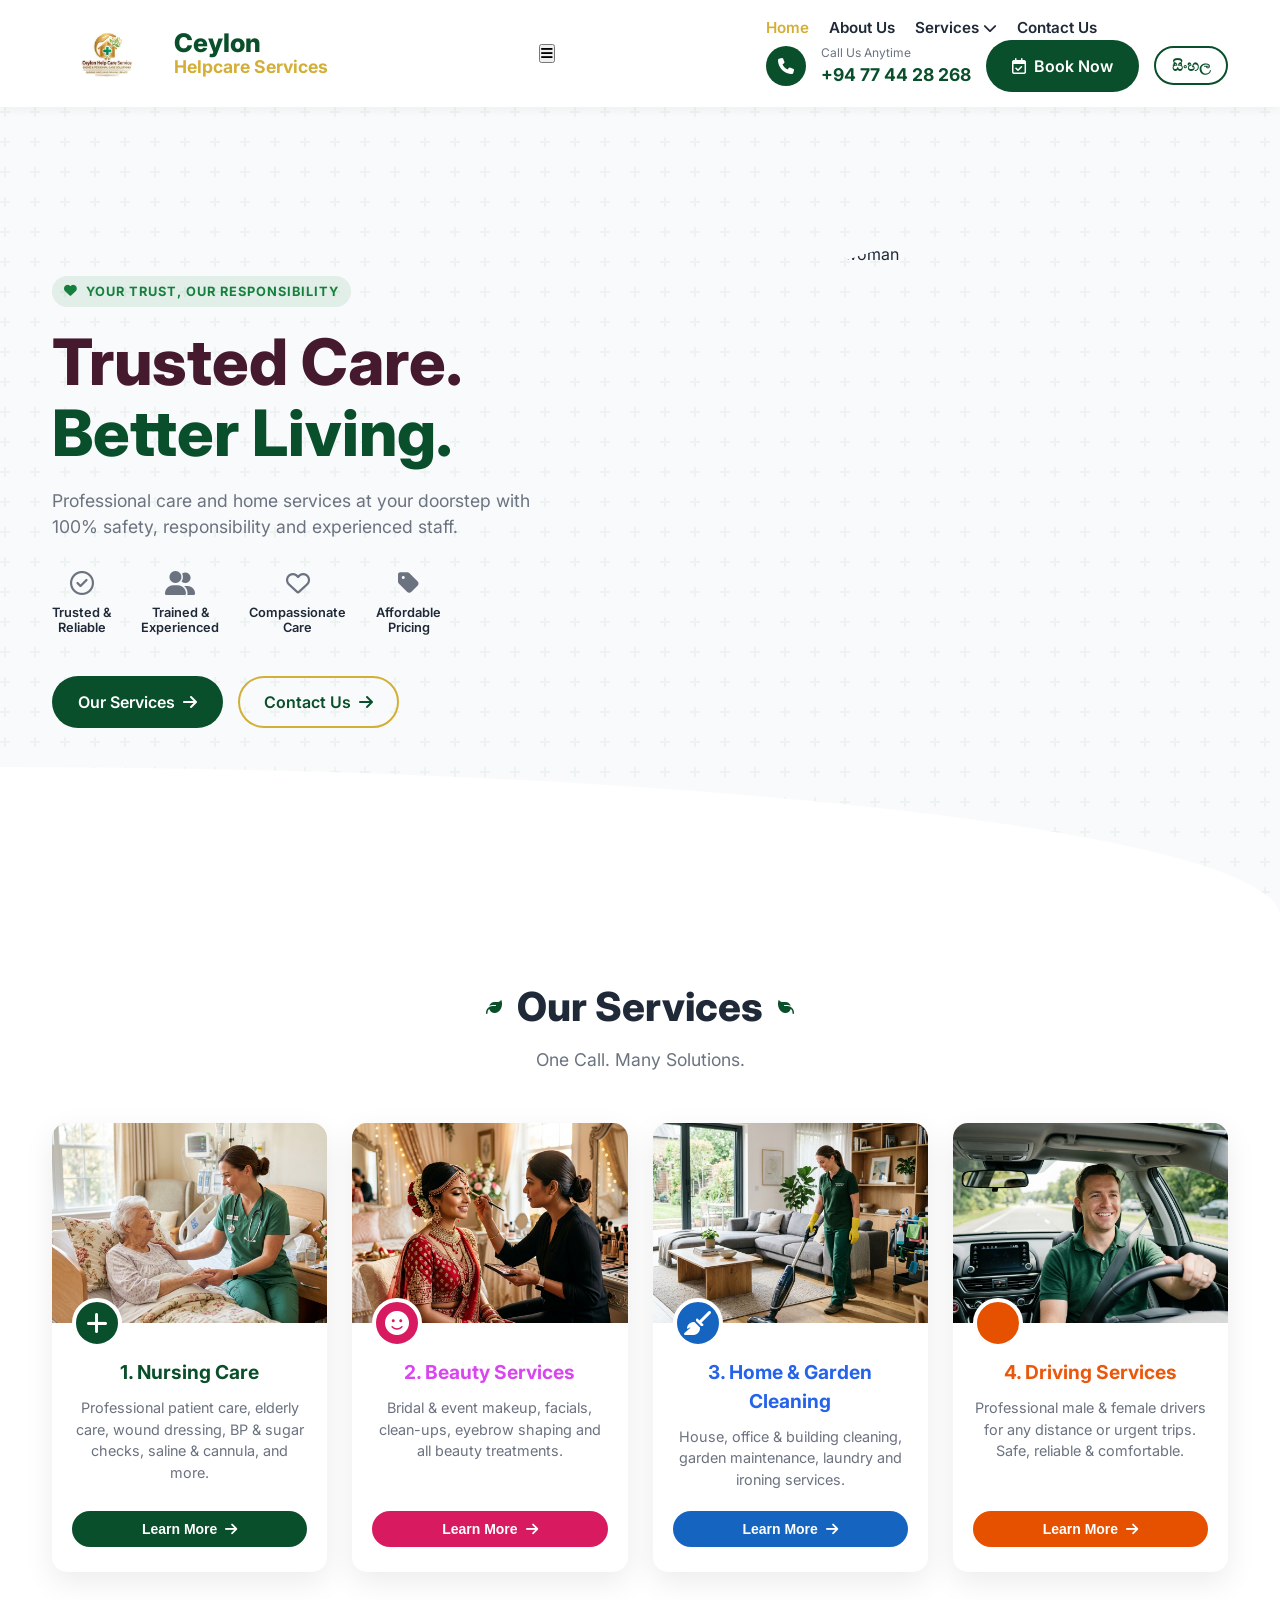
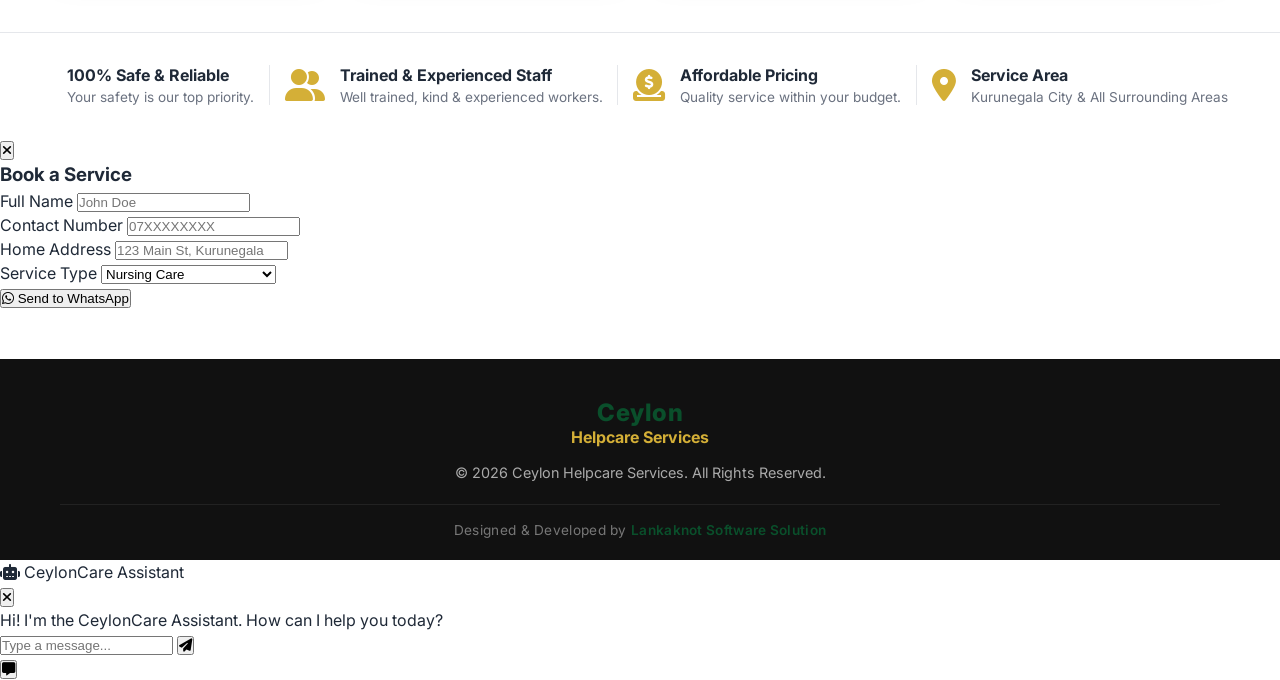
==== commit f62b5e86: "Update index.html" ====
--- a/index.html
+++ b/index.html
@@ -2,6 +2,7 @@
 <html lang="en">
 
 <head>
+	<link rel="icon" type="image/jpeg" href="logo.jpeg" />
     <meta charset="UTF-8">
     <meta name="viewport" content="width=device-width, initial-scale=1.0">
     <title>Ceylon Help Care Service</title>
